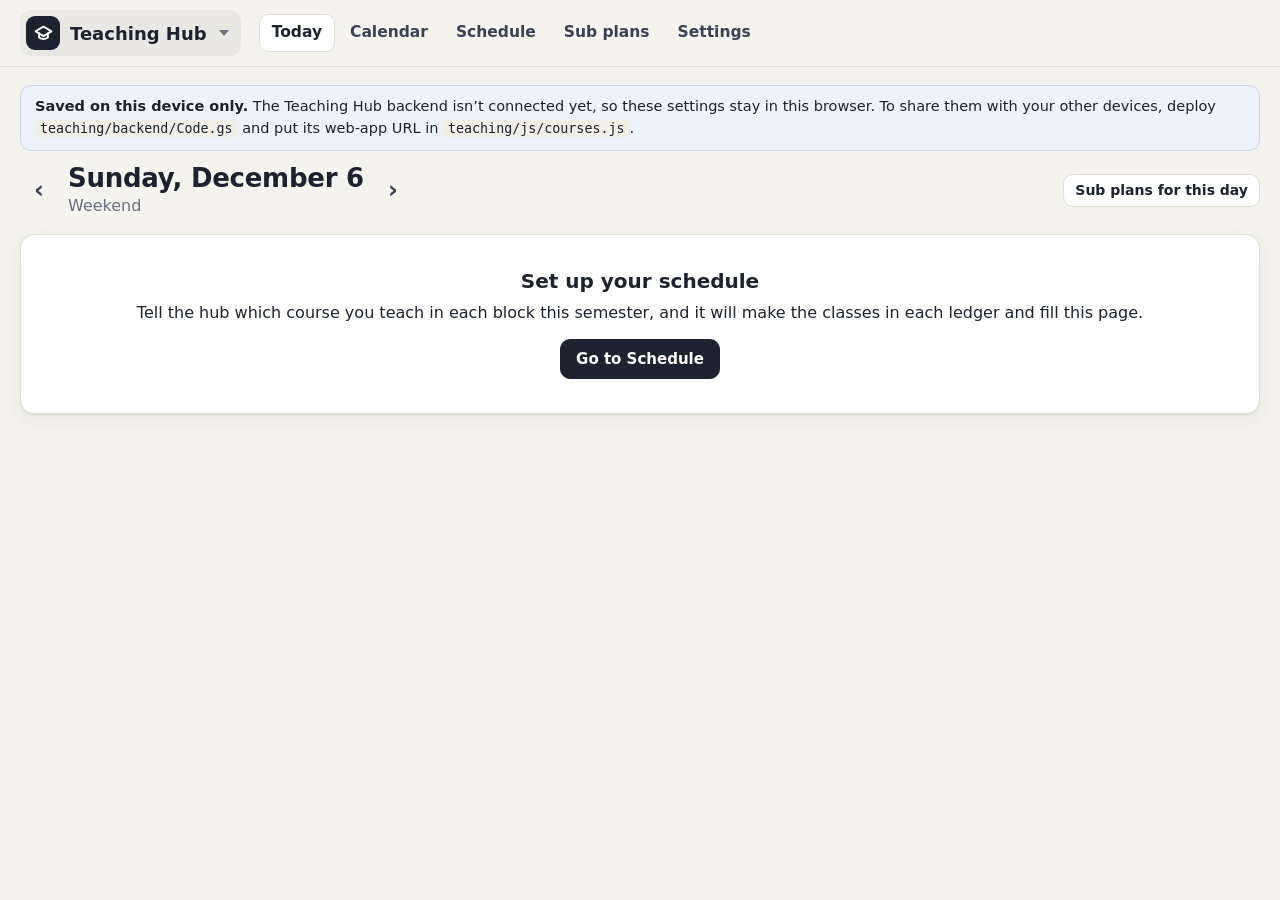
==== index.html @ cf23ddba "Teaching Hub: universal settings, schedule, universal calendar, sub plans, universal bookmark Bell t" ====
<!doctype html>
<html lang="en">
<head>
<meta charset="utf-8">
<meta name="viewport" content="width=device-width, initial-scale=1">
<title>Teaching Hub</title>
<meta name="description" content="Mr. Cathcart's Teaching Hub: every class on one calendar, the semester schedule, bell times, days off and sub plans.">
<meta name="robots" content="noindex">
<meta name="theme-color" content="#f5f3ee">
<link rel="icon" href="data:image/svg+xml,%3Csvg xmlns='http://www.w3.org/2000/svg' viewBox='0 0 64 64'%3E%3Crect width='64' height='64' rx='14' fill='%231c2230'/%3E%3Cpath d='M10 26 32 13l22 13-22 13z' fill='none' stroke='white' stroke-width='5' stroke-linejoin='round'/%3E%3Cpath d='M20 33v11c7 5 17 5 24 0V33' fill='none' stroke='white' stroke-width='5' stroke-linejoin='round'/%3E%3C/svg%3E">
<link rel="apple-touch-icon" href="assets/icon.png">
<link rel="stylesheet" href="assets/hub.css">
<script src="js/courses.js"></script>
</head>
<body>
<header id="topbar" class="topbar"></header>
<main id="view" class="view"><div class="loading">Loading…</div></main>
<script src="js/hub.js"></script>
<script src="js/ucal.js"></script>
<script src="js/subplan.js"></script>
</body>
</html>
---- assets/hub.css ----
/* Teaching Hub — the same look as the Teacher Ledgers (warm paper, ink, rounded cards) */
:root {
  --bg: #f5f3ee; --card: #ffffff; --ink: #1c2230; --ink2: #3a4254; --muted: #6a7182; --line: #e2ded4; --line2: #ece9e1;
  --brand: #1c2230; --accent: #2b55a0; --good: #2f7d4f; --good-bg: #e9f6ef; --bad: #b4403a; --bad-bg: #fcefee; --warn-bg: #fff6e3; --warn-line: #f0c46a;
  --radius: 14px; --shadow: 0 1px 2px rgba(20, 24, 33, .06), 0 6px 20px rgba(20, 24, 33, .06);
  --font: system-ui, -apple-system, "Segoe UI", Roboto, "Helvetica Neue", Arial, sans-serif;
}
* { box-sizing: border-box; }
[hidden] { display: none !important; }
html { -webkit-text-size-adjust: 100%; }
body { margin: 0; background: var(--bg); color: var(--ink); font: 16px/1.5 var(--font); }
a { color: var(--accent); }
button, input, select, textarea { font: inherit; color: inherit; }
h1, h2, h3 { margin: 0; line-height: 1.2; }
h1 { font-size: 26px; letter-spacing: -.01em; }
h2 { font-size: 20px; }
h3 { font-size: 17px; margin-bottom: 6px; }
.muted { color: var(--muted); }
.small { font-size: 14px; }
.good-t { color: var(--good); }
.bad-t { color: var(--bad); }
.loading { padding: 70px 16px; text-align: center; color: var(--muted); }
code { background: #f1eee6; padding: 1px 5px; border-radius: 4px; font-size: .92em; }
.bridge-frame { position: absolute; width: 1px; height: 1px; border: 0; left: -9999px; top: 0; visibility: hidden; }

/* buttons and fields */
.btn { display: inline-flex; align-items: center; justify-content: center; gap: 6px; border: 1px solid var(--line); background: #fff; color: var(--ink); padding: 8px 15px; border-radius: 10px; cursor: pointer; font-weight: 600; font-size: 15px; text-decoration: none; white-space: nowrap; }
.btn:hover { border-color: #cfc9bb; background: #fbfaf7; }
.btn:focus-visible, .tab:focus-visible, .uchip:focus-visible, .lg:focus-visible { outline: 3px solid rgba(43, 85, 160, .35); outline-offset: 2px; }
.btn-primary { background: var(--brand); border-color: var(--brand); color: #fff; }
.btn-primary:hover { background: #2a3245; border-color: #2a3245; }
.btn-ghost { background: transparent; border-color: transparent; color: var(--ink2); }
.btn-ghost:hover { background: rgba(0, 0, 0, .05); border-color: transparent; }
.btn-small { padding: 5px 11px; font-size: 14px; }
.btn-icon { width: 38px; height: 38px; padding: 0; font-size: 24px; line-height: 1; border-radius: 50%; }
.btn-block { width: 100%; margin-top: 12px; padding: 12px; }
.btn[disabled] { opacity: .5; cursor: default; }
.field { width: 100%; padding: 8px 11px; border: 1px solid var(--line); border-radius: 9px; background: #fff; min-height: 38px; }
.field:focus { outline: none; border-color: #9aa3b5; box-shadow: 0 0 0 3px rgba(43, 85, 160, .14); }
textarea.field { resize: vertical; line-height: 1.45; }
.tag { display: inline-block; padding: 1px 9px; border-radius: 999px; background: #eef0f4; color: var(--ink2); font-size: 12.5px; font-weight: 700; }
.tag.good { background: var(--good-bg); color: var(--good); }
.notice { margin: 0 0 12px; padding: 10px 14px; border-radius: 11px; background: #edf2fb; border: 1px solid #c9d6ee; font-size: 14.5px; }
.notice.bad { background: var(--bad-bg); border-color: #e7a19c; }
.notice.warn { background: var(--warn-bg); border-color: var(--warn-line); }
.notice .btn { margin-left: 6px; }
.flash { margin-top: 10px; padding: 8px 12px; border-radius: 9px; background: var(--good-bg); color: #1e5a38; font-size: 14px; }
.flash.bad { background: var(--bad-bg); color: #8a2e29; }

/* top bar */
.topbar { position: sticky; top: 0; z-index: 30; display: flex; align-items: center; gap: 18px; flex-wrap: wrap; padding: 10px 20px; background: rgba(245, 243, 238, .93); backdrop-filter: blur(8px); -webkit-backdrop-filter: blur(8px); border-bottom: 1px solid var(--line); }
.brand { display: flex; align-items: center; gap: 10px; color: var(--ink); font-weight: 700; white-space: nowrap; }
.brand-btn { border: 0; background: rgba(28, 34, 48, .05); padding: 6px 12px 6px 6px; border-radius: 12px; cursor: pointer; font-size: 18px; }
.brand-btn:hover { background: rgba(28, 34, 48, .09); }
.brand-mark { display: inline-grid; place-items: center; width: 34px; height: 34px; border-radius: 9px; background: var(--brand); color: #fff; }
.hub-mark svg { width: 21px; height: 21px; }
.brand-caret { width: 0; height: 0; border-left: 5px solid transparent; border-right: 5px solid transparent; border-top: 6px solid var(--muted); margin-left: 2px; }
.tabs { display: flex; gap: 2px; flex-wrap: wrap; }
.tab { padding: 7px 13px; border-radius: 9px; color: var(--ink2); text-decoration: none; font-weight: 600; font-size: 15.5px; }
.tab:hover { background: rgba(28, 34, 48, .06); }
.tab.on { background: #fff; color: var(--ink); box-shadow: inset 0 0 0 1px var(--line); }

.view { max-width: 1320px; margin: 0 auto; padding: 18px 20px 60px; }
.panel { background: var(--card); border: 1px solid var(--line); border-radius: var(--radius); box-shadow: var(--shadow); padding: 16px 18px; margin-bottom: 14px; }
.panel.empty { text-align: center; padding: 34px 20px; }
.panel.empty p { margin: 8px 0 14px; }
.page-h { margin: 4px 0 16px; }
.page-h p { margin: 6px 0 0; max-width: 820px; }
.linkrow { display: flex; gap: 8px; align-items: center; }
.linkrow .field { flex: 1; min-width: 0; }
.cmark { flex: none; display: inline-grid; place-items: center; width: 30px; height: 30px; border-radius: 8px; color: #fff; font-weight: 800; font-size: 12px; }
.cmark.sm { width: 22px; height: 22px; border-radius: 6px; font-size: 10px; }
.cmark.tsw-robot svg { width: 100%; height: 100%; display: block; border-radius: inherit; }
.blk { display: inline-grid; place-items: center; min-width: 24px; height: 22px; padding: 0 6px; border-radius: 6px; background: #eef0f4; color: var(--ink2); font-weight: 800; font-size: 12.5px; }
.blk.big { min-width: 36px; height: 36px; font-size: 17px; border-radius: 9px; }

/* sign-in */
.signin-card { max-width: 420px; margin: 60px auto; background: #fff; border: 1px solid var(--line); border-radius: 18px; padding: 28px; box-shadow: var(--shadow); text-align: center; }
.signin-card h1 { margin: 12px 0 8px; }
.signin-card .field { margin-top: 12px; }
.signin-mark { display: inline-grid; place-items: center; width: 54px; height: 54px; border-radius: 14px; background: var(--brand); color: #fff; }
.signin-mark svg { width: 32px; height: 32px; }

/* a lesson / mission / test chip, coloured by unit (--uc) */
.uchip { display: flex; flex-direction: column; min-width: 0; padding: 3px 7px 3px 8px; border-radius: 7px; background: var(--ucl); border-left: 3px solid var(--uc); color: var(--ucd); font-size: 12.5px; line-height: 1.25; cursor: pointer; user-select: none; -webkit-user-select: none; touch-action: none; }
.uchip b { font-weight: 750; white-space: nowrap; overflow: hidden; text-overflow: ellipsis; }
.uchip span { white-space: nowrap; overflow: hidden; text-overflow: ellipsis; opacity: .9; }
.uchip i { font-style: normal; font-size: 11.5px; opacity: .8; }
.uchip.kind-test, .uchip.kind-exam { background: var(--uc); color: #fff; border-left-color: var(--ucd); }
.uchip.kind-event { background: #f3efe6; border-left-color: #a99a7c; color: #4a4234; font-style: italic; }
.uchip.big { font-size: 15px; padding: 7px 12px; border-left-width: 4px; border-radius: 9px; cursor: default; }
.uchip.sm { display: inline-flex; flex-direction: row; gap: 6px; }
.uchip.dragging { opacity: .35; }
.uchip.ghost { position: fixed; z-index: 2000; pointer-events: none; max-width: 230px; box-shadow: 0 10px 28px rgba(0, 0, 0, .22); transform: rotate(-2deg); }
body.dragging-chip { cursor: grabbing; }

/* Today */
.day-head { display: flex; align-items: center; gap: 10px; flex-wrap: wrap; margin: 2px 0 16px; }
.day-title { min-width: 0; }
.day-acts { margin-left: auto; display: flex; gap: 8px; }
.today-list { display: grid; gap: 10px; max-width: 980px; }
.period { display: grid; grid-template-columns: 92px 1fr auto; gap: 16px; align-items: start; background: #fff; border: 1px solid var(--line); border-left: 5px solid var(--cc, #c9c4b8); border-radius: var(--radius); padding: 14px 16px; box-shadow: var(--shadow); }
.period.prep { background: transparent; box-shadow: none; border-style: dashed; border-left-style: solid; padding: 10px 16px; }
.period.now { box-shadow: 0 0 0 3px rgba(43, 85, 160, .22), var(--shadow); }
.p-time { display: grid; line-height: 1.2; }
.p-time b { font-size: 17px; }
.p-time span { color: var(--muted); font-size: 14px; }
.p-time em { margin-top: 6px; font-style: normal; font-size: 12px; font-weight: 800; color: #fff; background: var(--accent); border-radius: 999px; padding: 1px 8px; justify-self: start; }
.p-h { display: flex; align-items: center; gap: 9px; flex-wrap: wrap; font-size: 16.5px; }
.p-items { display: grid; gap: 8px; margin-top: 9px; }
.p-item { display: flex; align-items: center; gap: 10px; flex-wrap: wrap; }
.p-item .uchip.big { max-width: 560px; }
.p-links { display: flex; gap: 6px; }
.p-ledger { align-self: center; }
.gap { color: var(--muted); font-size: 13.5px; padding: 0 0 0 108px; }
.tip { margin-top: 22px; max-width: 980px; }
.tip p { margin: 0 0 10px; }

/* Schedule */
.sems { display: grid; gap: 14px; max-width: 1100px; }
.sem.draft { border-style: dashed; }
.sem.current { border-color: #b9c8e6; }
.sem-h { display: flex; align-items: center; gap: 8px; flex-wrap: wrap; margin-bottom: 12px; }
.sem-h .field { width: auto; }
.sem-name { font-weight: 700; font-size: 17px; max-width: 220px; }
.sem-del { margin-left: auto; }
.blocks { display: grid; gap: 8px; }
.brow { display: grid; grid-template-columns: 40px minmax(170px, 260px) 1fr; gap: 10px; align-items: center; }
.bclass { display: flex; gap: 8px; align-items: center; flex-wrap: wrap; min-width: 0; }
.bclass .field { width: auto; min-width: 0; flex: 1 1 180px; }
.bclass .field.code { flex: 0 1 120px; font-family: ui-monospace, SFMono-Regular, Menlo, monospace; font-size: 14px; }
.sem-acts { display: flex; gap: 10px; align-items: center; flex-wrap: wrap; }
.save-log { flex-basis: 100%; }

/* Settings */
.bell-panel { max-width: 920px; }
.set-cols { display: grid; grid-template-columns: minmax(0, 1fr) minmax(0, 1fr); gap: 14px; align-items: start; }
.set-col { min-width: 0; }
.tbl-wrap { overflow-x: auto; }
.tbl { border-collapse: collapse; width: 100%; font-size: 14.5px; }
.tbl th { text-align: left; font-size: 13px; color: var(--muted); padding: 6px 6px; border-bottom: 1px solid var(--line); vertical-align: bottom; }
.tbl td { padding: 6px; border-bottom: 1px solid var(--line2); }
.th-sub { font-weight: 500; font-size: 12px; }
.bell-cell { white-space: nowrap; }
.bell-t { width: auto; min-width: 0; padding: 5px 6px; min-height: 34px; font-size: 14px; }
.bell-to { margin: 0 3px; color: var(--muted); }
.row-acts { display: flex; gap: 8px; margin-top: 12px; flex-wrap: wrap; }
.off-add { display: flex; gap: 8px; align-items: center; flex-wrap: wrap; margin: 6px 0 12px; }
.off-add .field { width: auto; }
.off-list { display: grid; gap: 8px; margin-bottom: 8px; }
.off-mh { font-weight: 700; font-size: 13.5px; color: var(--ink2); margin-bottom: 4px; }
.off-chips { display: flex; gap: 6px; flex-wrap: wrap; }
.off-chip { display: inline-flex; align-items: center; gap: 2px; padding: 2px 4px 2px 10px; border-radius: 999px; background: #f1eee6; font-size: 13.5px; }
.off-x { border: 0; background: none; cursor: pointer; width: 24px; height: 24px; border-radius: 50%; color: var(--muted); font-size: 16px; line-height: 1; padding: 0; }
.off-x:hover { background: #e3ded2; color: var(--ink); }
.course-row { display: grid; grid-template-columns: auto 1fr; gap: 4px 12px; align-items: center; padding: 10px 0; border-top: 1px solid var(--line2); }
.course-row .tsw-robot, .course-row .cmark { width: 34px; height: 34px; }
.cr-t { display: grid; line-height: 1.25; }
.cr-form { grid-column: 2; display: flex; gap: 8px; align-items: center; }
.cr-form:empty { display: none; }
.cr-form .field { width: auto; flex: 1; }
.fld { display: grid; gap: 4px; margin: 10px 0; font-size: 14px; color: var(--ink2); font-weight: 600; }
.fld .field { font-weight: 400; font-size: 15px; }

/* the universal calendar */
.ucal-bar { display: flex; align-items: center; gap: 12px; flex-wrap: wrap; margin: 2px 0 10px; }
.ucal-bar .sem-pick { width: auto; }
.ucal-tools { margin-left: auto; display: flex; gap: 8px; }
.ucal-legend { display: flex; gap: 6px; flex-wrap: wrap; align-items: center; margin-bottom: 10px; }
.lg { display: inline-flex; align-items: center; gap: 7px; border: 1px solid var(--line); background: #fff; border-radius: 999px; padding: 3px 12px 3px 4px; font-size: 14px; cursor: pointer; }
.lg.off { opacity: .45; background: transparent; }
.lg .blk { height: 22px; border-radius: 999px; }
.ucal-notes .notice { padding: 8px 12px; }
.tray { display: flex; gap: 6px; align-items: center; flex-wrap: wrap; margin: 0 0 10px; }
.tray .uchip { flex: none; }
.ucal-msg { min-height: 22px; font-size: 14px; color: var(--ink2); margin-bottom: 6px; }
.ucal { position: relative; max-height: calc(100vh - var(--toph, 64px) - 150px); min-height: 420px; overflow: auto; background: #fff; border: 1px solid var(--line); border-radius: var(--radius); box-shadow: var(--shadow); overscroll-behavior: contain; }
.ucal-hd { position: sticky; top: 0; z-index: 5; background: rgba(255, 255, 255, .96); backdrop-filter: blur(6px); -webkit-backdrop-filter: blur(6px); border-bottom: 1px solid var(--line); display: grid; grid-template-columns: 1fr auto; align-items: center; padding: 8px 12px 0; min-width: 820px; }
.ucal-month { font-weight: 800; font-size: 19px; }
.ucal-wd, .uw { display: grid; grid-template-columns: 0.42fr repeat(5, 1fr) 0.42fr; grid-column: 1 / -1; }
.ucal-wd div { padding: 6px 8px 5px; font-size: 12.5px; font-weight: 700; color: var(--muted); }
.ucal-weeks { min-width: 820px; }
.uw { border-bottom: 1px solid var(--line2); }
.ud { min-width: 0; min-height: 96px; padding: 5px 5px 7px; border-left: 1px solid var(--line2); display: flex; flex-direction: column; gap: 3px; }
.ud:first-child { border-left: 0; }
.ud.we { background: #f6f5f1; }
.ud.first { box-shadow: inset 0 3px 0 #c9c4b8; }
.ud.outside { background: #fbfaf7; }
.ud.outside .ub { opacity: .55; }
.ud.past:not(.today) .ud-n { color: var(--muted); }
.ud.today { background: #f2f6fd; }
.ud.today .ud-n { background: var(--accent); color: #fff; border-radius: 999px; padding: 0 7px; }
.ud.off { background: repeating-linear-gradient(-45deg, #f7f5f0, #f7f5f0 6px, #f1eee6 6px, #f1eee6 12px); }
.ud.drop { background: #e6eefb; box-shadow: inset 0 0 0 2px var(--accent); }
.ud.flash { animation: flashday 2.4s ease-out; }
@keyframes flashday { 0%, 40% { background: #fdf3cf; } 100% { background: inherit; } }
.ud-h { display: flex; align-items: center; justify-content: space-between; gap: 4px; margin-bottom: 1px; }
.ud-n { font-weight: 700; font-size: 13.5px; }
.ud-t { font-size: 11px; font-weight: 700; color: var(--muted); }
.ud-off { color: var(--muted); font-size: 13px; font-weight: 600; padding: 4px 2px; }
.ub { display: grid; grid-template-columns: 18px 1fr; gap: 4px; align-items: start; }
.ub-b { display: grid; place-items: center; height: 18px; margin-top: 2px; border-radius: 5px; background: var(--cc, #c9c4b8); color: #fff; font-size: 10.5px; font-weight: 800; }
.ub.prep .ub-b { background: #e3e0d8; color: var(--muted); }
.ub-p { color: var(--muted); font-size: 12px; line-height: 22px; }
.ub-c { display: grid; gap: 2px; min-width: 0; }
.ub-none { color: #b5b0a3; font-size: 12px; line-height: 22px; }
.offmode .ud:not(.we) { cursor: pointer; }
.offmode .ud:not(.we):hover { box-shadow: inset 0 0 0 2px #c9c4b8; }
.upop { position: fixed; z-index: 1500; width: min(360px, calc(100vw - 16px)); background: #fff; border: 1px solid var(--line); border-radius: 14px; box-shadow: 0 16px 40px rgba(28, 34, 48, .2); padding: 12px 14px; }
.upop-h { display: flex; gap: 10px; align-items: flex-start; }
.upop-h > div { display: grid; line-height: 1.3; }
.upop-acts { display: flex; gap: 6px; flex-wrap: wrap; margin-top: 10px; }
.upop p { margin: 8px 0 0; }

/* Sub plans */
.sub-h { display: flex; align-items: center; gap: 12px; flex-wrap: wrap; margin-bottom: 4px; }
.sub-h .btn-primary { margin-left: auto; }
.sub-pick { display: flex; align-items: center; gap: 4px; }
.sub-pick .field { width: auto; }
.sub-date { margin: 0 0 14px; }
.sub-sections { display: grid; gap: 12px; max-width: 980px; }
.sub-sec-h { display: flex; align-items: center; justify-content: space-between; gap: 10px; }
.sub-sec p { margin: 0 0 6px; }
.sub-ta { min-height: 80px; font-size: 14.5px; overflow: hidden; }

@media (max-width: 960px) {
  .set-cols { grid-template-columns: 1fr; }
  .period { grid-template-columns: 74px 1fr; }
  .p-ledger { grid-column: 2; justify-self: start; }
  .gap { padding-left: 90px; }
}
@media (max-width: 640px) {
  .topbar { padding: 8px 12px; gap: 8px; }
  .view { padding: 14px 12px 50px; }
  .brow { grid-template-columns: 36px 1fr; }
  .brow .bclass { grid-column: 1 / -1; }
  .ucal-tools { margin-left: 0; }
  .day-acts { margin-left: 0; }
}
@media (prefers-reduced-motion: reduce) { .ud.flash { animation: none; } }
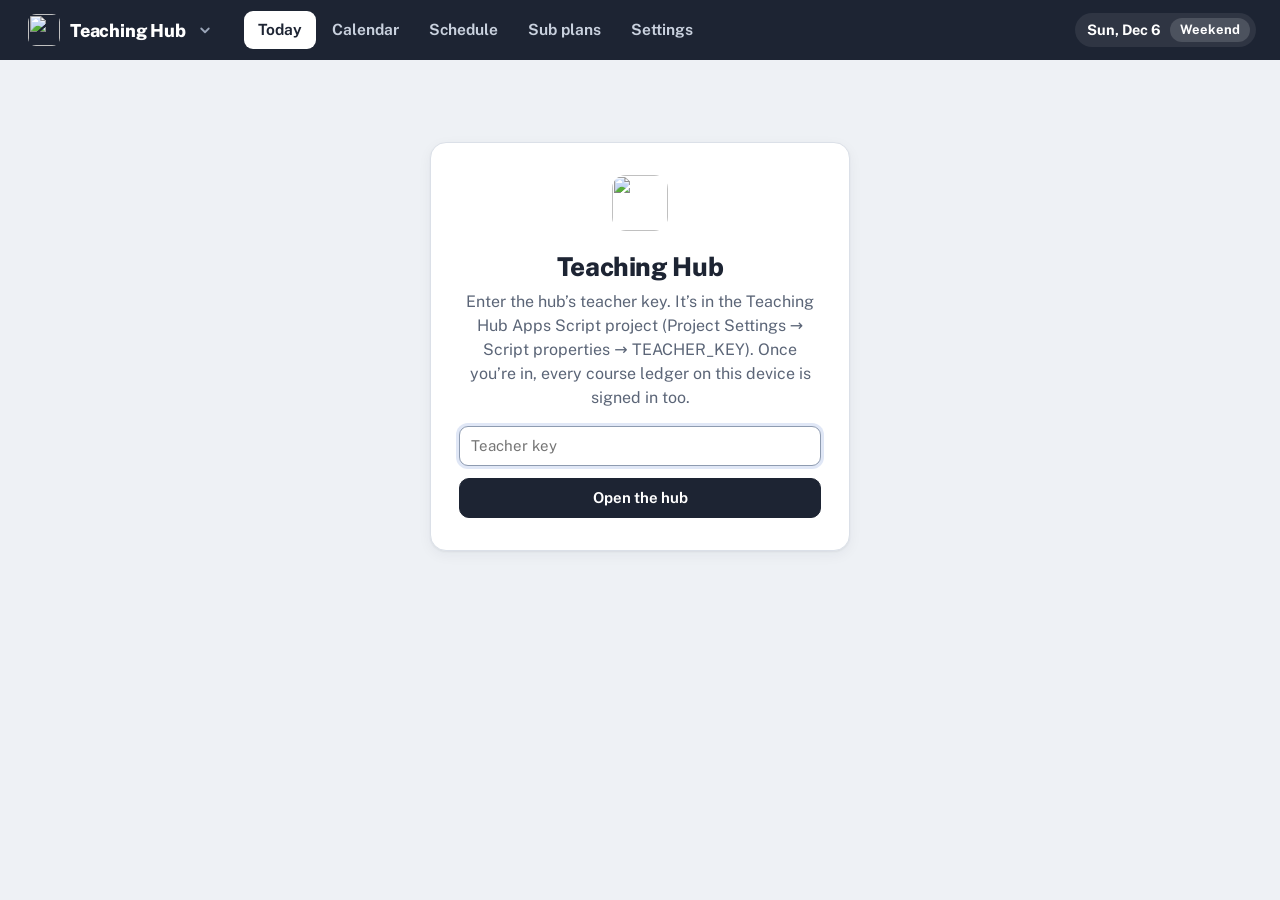
==== commit fdb4d62b: "Hub redesign: timeline Today, settings menu, calendar month features, new sub plans and icon - New l" ====
--- a/index.html
+++ b/index.html
@@ -6,9 +6,13 @@
 <title>Teaching Hub</title>
 <meta name="description" content="Mr. Cathcart's Teaching Hub: every class on one calendar, the semester schedule, bell times, days off and sub plans.">
 <meta name="robots" content="noindex">
-<meta name="theme-color" content="#f5f3ee">
-<link rel="icon" href="data:image/svg+xml,%3Csvg xmlns='http://www.w3.org/2000/svg' viewBox='0 0 64 64'%3E%3Crect width='64' height='64' rx='14' fill='%231c2230'/%3E%3Cpath d='M10 26 32 13l22 13-22 13z' fill='none' stroke='white' stroke-width='5' stroke-linejoin='round'/%3E%3Cpath d='M20 33v11c7 5 17 5 24 0V33' fill='none' stroke='white' stroke-width='5' stroke-linejoin='round'/%3E%3C/svg%3E">
+<meta name="theme-color" content="#1d2433">
+<link rel="icon" type="image/svg+xml" href="assets/icon.svg">
+<link rel="icon" type="image/png" sizes="192x192" href="assets/icon-192.png">
 <link rel="apple-touch-icon" href="assets/icon.png">
+<link rel="manifest" href="manifest.webmanifest">
+<meta name="apple-mobile-web-app-title" content="Teaching Hub">
+<link rel="preload" href="assets/fonts/public-sans-latin-wght-normal.woff2" as="font" type="font/woff2" crossorigin>
 <link rel="stylesheet" href="assets/hub.css">
 <script src="js/courses.js"></script>
 </head>
--- a/assets/hub.css
+++ b/assets/hub.css
@@ -1,240 +1,399 @@
-/* Teaching Hub — the same look as the Teacher Ledgers (warm paper, ink, rounded cards) */
+/* Teaching Hub
+ * The hub sits above the course ledgers, so it has its own look: a graphite header, cool paper, course colours as the
+ * only strong colours, and one accent — highlighter yellow — used only to mark now and today.
+ * Type: Public Sans (self-hosted, assets/fonts), with tabular figures for times. */
+@font-face { font-family: 'Public Sans'; font-style: normal; font-display: swap; font-weight: 100 900; src: url(fonts/public-sans-latin-wght-normal.woff2) format('woff2'); unicode-range: U+0000-00FF, U+0131, U+0152-0153, U+02BB-02BC, U+02C6, U+02DA, U+02DC, U+0304, U+0308, U+0329, U+2000-206F, U+20AC, U+2122, U+2191, U+2193, U+2212, U+2215, U+FEFF, U+FFFD; }
+@font-face { font-family: 'Public Sans'; font-style: normal; font-display: swap; font-weight: 100 900; src: url(fonts/public-sans-latin-ext-wght-normal.woff2) format('woff2'); unicode-range: U+0100-02BA, U+02BD-02C5, U+02C7-02CC, U+02CE-02D7, U+02DD-02FF, U+0304, U+0308, U+0329, U+1D00-1DBF, U+1E00-1E9F, U+1EF2-1EFF, U+2020, U+20A0-20AB, U+20AD-20C0, U+2113, U+2C60-2C7F, U+A720-A7FF; }
 :root {
-  --bg: #f5f3ee; --card: #ffffff; --ink: #1c2230; --ink2: #3a4254; --muted: #6a7182; --line: #e2ded4; --line2: #ece9e1;
-  --brand: #1c2230; --accent: #2b55a0; --good: #2f7d4f; --good-bg: #e9f6ef; --bad: #b4403a; --bad-bg: #fcefee; --warn-bg: #fff6e3; --warn-line: #f0c46a;
-  --radius: 14px; --shadow: 0 1px 2px rgba(20, 24, 33, .06), 0 6px 20px rgba(20, 24, 33, .06);
-  --font: system-ui, -apple-system, "Segoe UI", Roboto, "Helvetica Neue", Arial, sans-serif;
+  --graphite: #1d2433; --graphite-2: #2a3346; --ink: #1d2433; --ink-2: #3c4558; --muted: #5b6577; --faint: #8a93a3;
+  --paper: #eef1f5; --surface: #ffffff; --line: #dbe0e8; --line-2: #e8ecf1;
+  --mark: #f7d046; --mark-soft: #fbf3c8; --mark-ink: #6b5300;
+  --accent: #2f5fc4; --good: #22774a; --good-bg: #e6f4ec; --bad: #b3372f; --bad-bg: #fbecea; --warn-bg: #fdf6dc; --warn-line: #ecd27a;
+  --r-sm: 8px; --r: 12px; --r-lg: 16px;
+  --font: 'Public Sans', system-ui, -apple-system, 'Segoe UI', Roboto, sans-serif;
+  --lift: 0 1px 2px rgba(29, 36, 51, .06), 0 4px 14px rgba(29, 36, 51, .05);
 }
 * { box-sizing: border-box; }
 [hidden] { display: none !important; }
 html { -webkit-text-size-adjust: 100%; }
-body { margin: 0; background: var(--bg); color: var(--ink); font: 16px/1.5 var(--font); }
-a { color: var(--accent); }
+body { margin: 0; background: var(--paper); color: var(--ink); font: 16px/1.5 var(--font); font-feature-settings: 'tnum' 0; }
+a { color: var(--accent); text-underline-offset: 2px; }
 button, input, select, textarea { font: inherit; color: inherit; }
-h1, h2, h3 { margin: 0; line-height: 1.2; }
-h1 { font-size: 26px; letter-spacing: -.01em; }
-h2 { font-size: 20px; }
-h3 { font-size: 17px; margin-bottom: 6px; }
-.muted { color: var(--muted); }
-.small { font-size: 14px; }
+h1, h2, h3, p { margin: 0; }
+h1 { font-size: 30px; line-height: 1.15; font-weight: 800; letter-spacing: -.015em; }
+h2 { font-size: 21px; line-height: 1.25; font-weight: 800; letter-spacing: -.01em; }
+h3 { font-size: 17px; line-height: 1.3; font-weight: 700; }
+.note { color: var(--muted); font-size: 14.5px; }
 .good-t { color: var(--good); }
 .bad-t { color: var(--bad); }
-.loading { padding: 70px 16px; text-align: center; color: var(--muted); }
-code { background: #f1eee6; padding: 1px 5px; border-radius: 4px; font-size: .92em; }
+.loading { padding: 64px 16px; text-align: center; color: var(--muted); }
+code { background: #e4e8ee; padding: 1px 5px; border-radius: 4px; font-size: .9em; }
 .bridge-frame { position: absolute; width: 1px; height: 1px; border: 0; left: -9999px; top: 0; visibility: hidden; }
-
-/* buttons and fields */
-.btn { display: inline-flex; align-items: center; justify-content: center; gap: 6px; border: 1px solid var(--line); background: #fff; color: var(--ink); padding: 8px 15px; border-radius: 10px; cursor: pointer; font-weight: 600; font-size: 15px; text-decoration: none; white-space: nowrap; }
-.btn:hover { border-color: #cfc9bb; background: #fbfaf7; }
-.btn:focus-visible, .tab:focus-visible, .uchip:focus-visible, .lg:focus-visible { outline: 3px solid rgba(43, 85, 160, .35); outline-offset: 2px; }
-.btn-primary { background: var(--brand); border-color: var(--brand); color: #fff; }
-.btn-primary:hover { background: #2a3245; border-color: #2a3245; }
-.btn-ghost { background: transparent; border-color: transparent; color: var(--ink2); }
-.btn-ghost:hover { background: rgba(0, 0, 0, .05); border-color: transparent; }
-.btn-small { padding: 5px 11px; font-size: 14px; }
-.btn-icon { width: 38px; height: 38px; padding: 0; font-size: 24px; line-height: 1; border-radius: 50%; }
-.btn-block { width: 100%; margin-top: 12px; padding: 12px; }
-.btn[disabled] { opacity: .5; cursor: default; }
-.field { width: 100%; padding: 8px 11px; border: 1px solid var(--line); border-radius: 9px; background: #fff; min-height: 38px; }
-.field:focus { outline: none; border-color: #9aa3b5; box-shadow: 0 0 0 3px rgba(43, 85, 160, .14); }
+:focus-visible { outline: 3px solid rgba(47, 95, 196, .45); outline-offset: 2px; }
+
+/* ---------- controls ---------- */
+.btn { display: inline-flex; align-items: center; justify-content: center; gap: 7px; min-height: 40px; padding: 8px 16px; border: 1px solid var(--line); border-radius: 10px; background: var(--surface); color: var(--ink); font-weight: 650; font-size: 15px; line-height: 1.2; text-decoration: none; white-space: nowrap; cursor: pointer; }
+.btn:hover { border-color: #b7c0cd; }
+.btn:active { transform: translateY(1px); }
+.btn svg { width: 18px; height: 18px; fill: none; stroke: currentColor; stroke-width: 2.2; stroke-linecap: round; stroke-linejoin: round; }
+.btn-primary { background: var(--graphite); border-color: var(--graphite); color: #fff; }
+.btn-primary:hover { background: var(--graphite-2); border-color: var(--graphite-2); }
+.btn-ghost { background: transparent; border-color: transparent; color: var(--ink-2); }
+.btn-ghost:hover { background: rgba(29, 36, 51, .06); border-color: transparent; }
+.btn-small { min-height: 32px; padding: 5px 11px; font-size: 14px; border-radius: 8px; }
+.btn-block { width: 100%; }
+.btn[disabled] { opacity: .45; cursor: default; transform: none; }
+.btn-icon { width: 40px; height: 40px; padding: 0; display: inline-grid; place-items: center; border: 1px solid var(--line); border-radius: 50%; background: var(--surface); color: var(--ink); cursor: pointer; }
+.btn-icon:hover { border-color: #b7c0cd; }
+.btn-icon svg { width: 18px; height: 18px; fill: none; stroke: currentColor; stroke-width: 2.4; stroke-linecap: round; stroke-linejoin: round; }
+.btn-today { height: 40px; padding: 0 16px; border: 1px solid var(--line); border-radius: 999px; background: var(--surface); font-weight: 700; font-size: 14.5px; cursor: pointer; }
+.btn-today:hover:not([disabled]) { border-color: #b7c0cd; }
+.btn-today[disabled] { background: var(--mark-soft); border-color: var(--warn-line); color: var(--mark-ink); cursor: default; }
+.field { width: 100%; min-height: 40px; padding: 8px 11px; border: 1px solid var(--line); border-radius: 9px; background: var(--surface); font-size: 15px; }
+.field:focus { outline: none; border-color: #8e9bb0; box-shadow: 0 0 0 3px rgba(47, 95, 196, .15); }
 textarea.field { resize: vertical; line-height: 1.45; }
-.tag { display: inline-block; padding: 1px 9px; border-radius: 999px; background: #eef0f4; color: var(--ink2); font-size: 12.5px; font-weight: 700; }
-.tag.good { background: var(--good-bg); color: var(--good); }
-.notice { margin: 0 0 12px; padding: 10px 14px; border-radius: 11px; background: #edf2fb; border: 1px solid #c9d6ee; font-size: 14.5px; }
-.notice.bad { background: var(--bad-bg); border-color: #e7a19c; }
+.textlink { display: inline-block; margin-top: 4px; font-weight: 650; font-size: 15px; }
+.blk { display: inline-grid; place-items: center; min-width: 26px; height: 24px; padding: 0 7px; border-radius: 7px; background: #e2e7ee; color: var(--ink-2); font-weight: 800; font-size: 13px; font-variant-numeric: tabular-nums; }
+.cmark { flex: none; display: inline-grid; place-items: center; width: 32px; height: 32px; border-radius: 9px; color: #fff; font-weight: 800; font-size: 12px; }
+.cmark.sm { width: 24px; height: 24px; border-radius: 7px; font-size: 10px; }
+.cmark.tsw-robot { background: none !important; }
+.cmark.tsw-robot svg { width: 100%; height: 100%; display: block; border-radius: inherit; }
+.notice { margin: 0 0 12px; padding: 10px 14px; border-radius: var(--r-sm); background: #e9effa; border: 1px solid #c8d5ee; font-size: 14.5px; }
+.notice.bad { background: var(--bad-bg); border-color: #e6aaa4; }
 .notice.warn { background: var(--warn-bg); border-color: var(--warn-line); }
-.notice .btn { margin-left: 6px; }
-.flash { margin-top: 10px; padding: 8px 12px; border-radius: 9px; background: var(--good-bg); color: #1e5a38; font-size: 14px; }
-.flash.bad { background: var(--bad-bg); color: #8a2e29; }
-
-/* top bar */
-.topbar { position: sticky; top: 0; z-index: 30; display: flex; align-items: center; gap: 18px; flex-wrap: wrap; padding: 10px 20px; background: rgba(245, 243, 238, .93); backdrop-filter: blur(8px); -webkit-backdrop-filter: blur(8px); border-bottom: 1px solid var(--line); }
-.brand { display: flex; align-items: center; gap: 10px; color: var(--ink); font-weight: 700; white-space: nowrap; }
-.brand-btn { border: 0; background: rgba(28, 34, 48, .05); padding: 6px 12px 6px 6px; border-radius: 12px; cursor: pointer; font-size: 18px; }
-.brand-btn:hover { background: rgba(28, 34, 48, .09); }
-.brand-mark { display: inline-grid; place-items: center; width: 34px; height: 34px; border-radius: 9px; background: var(--brand); color: #fff; }
-.hub-mark svg { width: 21px; height: 21px; }
-.brand-caret { width: 0; height: 0; border-left: 5px solid transparent; border-right: 5px solid transparent; border-top: 6px solid var(--muted); margin-left: 2px; }
+.notice .btn { margin-top: 6px; }
+.flash { margin-top: 12px; padding: 9px 13px; border-radius: var(--r-sm); background: var(--good-bg); color: #185c37; font-size: 14.5px; }
+.flash.bad { background: var(--bad-bg); color: #8e2a23; }
+.empty { padding: 48px 24px; border: 1.5px dashed #c6cdd8; border-radius: var(--r-lg); text-align: center; }
+.empty h2 { margin-bottom: 6px; }
+.empty p { color: var(--muted); margin: 0 auto 16px; max-width: 48ch; }
+
+/* ---------- header ---------- */
+.topbar { position: sticky; top: 0; z-index: 30; display: flex; align-items: center; gap: 20px; padding: 10px 24px; background: var(--graphite); color: #fff; }
+.brand { display: flex; align-items: center; gap: 10px; padding: 4px 10px 4px 4px; border: 0; border-radius: 11px; background: transparent; color: #fff; font-weight: 800; font-size: 18px; letter-spacing: -.01em; cursor: pointer; }
+.brand:hover { background: rgba(255, 255, 255, .08); }
+.brand img { display: block; border-radius: 8px; }
+.brand .caret { width: 18px; height: 18px; fill: none; stroke: #9aa5b8; stroke-width: 2.4; stroke-linecap: round; stroke-linejoin: round; }
 .tabs { display: flex; gap: 2px; flex-wrap: wrap; }
-.tab { padding: 7px 13px; border-radius: 9px; color: var(--ink2); text-decoration: none; font-weight: 600; font-size: 15.5px; }
-.tab:hover { background: rgba(28, 34, 48, .06); }
-.tab.on { background: #fff; color: var(--ink); box-shadow: inset 0 0 0 1px var(--line); }
-
-.view { max-width: 1320px; margin: 0 auto; padding: 18px 20px 60px; }
-.panel { background: var(--card); border: 1px solid var(--line); border-radius: var(--radius); box-shadow: var(--shadow); padding: 16px 18px; margin-bottom: 14px; }
-.panel.empty { text-align: center; padding: 34px 20px; }
-.panel.empty p { margin: 8px 0 14px; }
-.page-h { margin: 4px 0 16px; }
-.page-h p { margin: 6px 0 0; max-width: 820px; }
+.tab { padding: 7px 14px; border-radius: 9px; color: #c9d1de; text-decoration: none; font-weight: 650; font-size: 15.5px; }
+.tab:hover { color: #fff; background: rgba(255, 255, 255, .07); }
+.tab.on { color: var(--graphite); background: #fff; }
+.top-day { margin-left: auto; display: flex; align-items: center; gap: 9px; padding: 5px 6px 5px 12px; border-radius: 999px; background: rgba(255, 255, 255, .08); color: #fff; text-decoration: none; font-size: 14.5px; white-space: nowrap; }
+.top-day span { padding: 2px 10px; border-radius: 999px; background: rgba(255, 255, 255, .14); font-weight: 700; font-size: 13px; }
+.top-day.school span { background: var(--mark); color: var(--graphite); }
+.view { max-width: 1240px; margin: 0 auto; padding: 26px 24px 72px; }
+.local-note { max-width: 860px; }
+
+/* sign-in */
+.signin-card { max-width: 420px; margin: 56px auto; padding: 32px 28px; background: var(--surface); border: 1px solid var(--line); border-radius: var(--r-lg); box-shadow: var(--lift); text-align: center; }
+.signin-card h1 { margin: 14px 0 8px; font-size: 26px; }
+.signin-card p { color: var(--muted); }
+.signin-card .field { margin-top: 16px; }
+.signin-card .btn { margin-top: 12px; }
+.signin-mark { border-radius: 14px; }
+
+/* ---------- a lesson / mission / test, coloured by unit (--uc) ---------- */
+.uchip { display: flex; flex-direction: column; min-width: 0; padding: 3px 8px 4px; border-radius: 7px; background: var(--ucl); border-left: 3px solid var(--uc); color: var(--ucd); font-size: 12.5px; line-height: 1.25; cursor: pointer; user-select: none; -webkit-user-select: none; touch-action: none; }
+.uchip b { font-weight: 800; white-space: nowrap; overflow: hidden; text-overflow: ellipsis; }
+.uchip span { white-space: nowrap; overflow: hidden; text-overflow: ellipsis; }
+.uchip i { font-style: normal; font-size: 11.5px; opacity: .85; }
+.uchip.kind-test, .uchip.kind-exam { background: var(--uc); color: #fff; border-left-color: var(--ucd); }
+.uchip.kind-event { background: #f1efe9; border-left-color: #a3998a; color: #4a4437; font-style: italic; }
+.uchip.big { padding: 8px 14px 9px; border-left-width: 4px; border-radius: 10px; font-size: 15.5px; cursor: default; touch-action: auto; user-select: text; -webkit-user-select: text; }
+.uchip.big span { white-space: normal; }
+.uchip.sm { display: inline-flex; flex-direction: row; gap: 6px; }
+.uchip.dragging { opacity: .35; }
+.uchip.ghost { position: fixed; z-index: 2000; pointer-events: none; max-width: 240px; box-shadow: 0 12px 30px rgba(29, 36, 51, .25); transform: rotate(-2deg); }
+body.dragging-chip { cursor: grabbing; }
+
+/* ---------- Today ---------- */
+.today { max-width: 960px; }
+.day-bar { display: grid; grid-template-columns: auto 1fr auto; align-items: center; gap: 20px; }
+.day-nav { display: flex; align-items: center; gap: 8px; }
+.day-title { min-width: 0; }
+.day-title p { color: var(--muted); margin-top: 2px; }
+.week { display: grid; grid-template-columns: repeat(5, 1fr); gap: 8px; margin: 22px 0 26px; }
+.wk-day { position: relative; display: grid; gap: 1px; padding: 10px 14px 11px; border: 1px solid var(--line); border-radius: var(--r); background: var(--surface); color: var(--ink); text-decoration: none; }
+.wk-day:hover { border-color: #b7c0cd; }
+.wk-n { font-size: 14px; color: var(--muted); }
+.wk-n b { margin-left: 2px; font-size: 19px; font-weight: 800; color: var(--ink); font-variant-numeric: tabular-nums; }
+.wk-t { font-size: 13.5px; font-weight: 650; color: var(--ink-2); }
+.wk-day.is-off { background: transparent; border-style: dashed; }
+.wk-day.is-off .wk-t { color: var(--faint); }
+.wk-day.is-today::after { content: ''; position: absolute; left: 14px; right: 14px; bottom: 5px; height: 4px; border-radius: 3px; background: var(--mark); }
+.wk-day.is-sel { border-color: var(--graphite); box-shadow: inset 0 0 0 1px var(--graphite); }
+/* the day as a timeline: each period as tall as it is long */
+.tl { display: grid; gap: 6px; }
+.slot, .gap { position: relative; display: grid; grid-template-columns: 76px 1fr; gap: 16px; }
+.slot-time { display: grid; align-content: start; padding-top: 12px; text-align: right; font-variant-numeric: tabular-nums; line-height: 1.2; }
+.slot-time b { font-size: 19px; font-weight: 800; }
+.slot-time span { color: var(--muted); font-size: 13.5px; margin-top: 2px; }
+.slot-card { display: flex; flex-direction: column; gap: 12px; padding: 14px 18px 16px; border-radius: var(--r-lg); background: var(--surface); border: 1px solid var(--line); border-left: 6px solid var(--cc, #c4cbd6); box-shadow: var(--lift); }
+.slot.prep .slot-card { background: repeating-linear-gradient(-45deg, transparent 0 8px, rgba(29, 36, 51, .035) 8px 16px); box-shadow: none; border-style: dashed; border-left: 6px solid #c4cbd6; }
+.slot.prep .slot-h b { color: var(--muted); }
+.slot-h { display: flex; align-items: center; gap: 10px; flex-wrap: wrap; font-size: 17px; }
+.slot-h b { font-weight: 800; }
+.slot-ledger { margin-left: auto; }
+.slot-items { display: grid; gap: 10px; }
+.item { display: flex; align-items: center; gap: 12px; flex-wrap: wrap; }
+.item .uchip.big { flex: 0 1 auto; max-width: 100%; }
+.item-links { display: flex; align-items: center; gap: 8px; flex-wrap: wrap; }
+.gap { align-items: center; }
+.gap .slot-time { padding-top: 0; color: var(--muted); }
+.gap .slot-time b { font-size: 15px; font-weight: 700; color: var(--muted); }
+.gap-l { align-self: center; padding: 6px 0 6px 18px; border-left: 2px dashed #c4cbd6; color: var(--muted); font-size: 14.5px; }
+.slot.is-now .slot-card { box-shadow: 0 0 0 2px var(--mark), var(--lift); }
+/* the time now: a highlighter marker in the time column, beside the period (which gets a highlighter ring) */
+.now-line { position: absolute; left: 0; width: 86px; height: 0; z-index: 3; pointer-events: none; }
+.now-line span { position: absolute; right: 12px; top: -12px; padding: 1px 8px; border-radius: 999px; background: var(--mark); color: var(--graphite); font-size: 12.5px; font-weight: 800; font-variant-numeric: tabular-nums; white-space: nowrap; box-shadow: 0 0 0 3px var(--paper); }
+.now-line::after { content: ''; position: absolute; right: -3px; top: -6px; width: 0; height: 0; border-top: 6px solid transparent; border-bottom: 6px solid transparent; border-left: 9px solid var(--mark); }
+.gap.is-now .gap-l { border-left-color: var(--mark); color: var(--ink); }
+
+/* ---------- Schedule ---------- */
+.page-h { margin: 0 0 20px; max-width: 760px; }
+.page-h p { margin-top: 8px; color: var(--muted); }
+.sems { display: grid; gap: 18px; max-width: 1000px; }
+.sem { padding: 18px 20px 20px; background: var(--surface); border: 1px solid var(--line); border-radius: var(--r-lg); box-shadow: var(--lift); }
+.sem.draft { border-style: dashed; box-shadow: none; }
+.sem.current { border-color: #b9c5da; box-shadow: 0 0 0 1px #b9c5da, var(--lift); }
+.sem-h { display: flex; align-items: center; gap: 10px; flex-wrap: wrap; padding-bottom: 14px; margin-bottom: 6px; border-bottom: 1px solid var(--line-2); }
+.sem-h .field { width: auto; }
+.sem-h .small, .sem-h > span:not(.tag) { color: var(--muted); font-size: 14px; }
+.sem-name { font-weight: 800; font-size: 18px; max-width: 220px; }
+.sem-del { margin-left: auto; }
+.tag { display: inline-block; padding: 2px 10px; border-radius: 999px; background: #e5e9ef; color: var(--ink-2); font-size: 13px; font-weight: 700; }
+.tag.good { background: var(--mark); color: var(--graphite); }
+.blocks { display: grid; }
+.brow { display: grid; grid-template-columns: 44px minmax(180px, 250px) 1fr; gap: 12px; align-items: center; padding: 10px 0; border-bottom: 1px solid var(--line-2); }
+.brow:last-child { border-bottom: 0; }
+.blk.big { min-width: 36px; height: 36px; border-radius: 10px; font-size: 17px; }
+.bclass { display: flex; gap: 8px; align-items: center; flex-wrap: wrap; min-width: 0; }
+.bclass .field { width: auto; min-width: 0; flex: 1 1 180px; }
+.bclass .field.code { flex: 0 1 120px; font-variant-numeric: tabular-nums; }
+.bclass .small { font-size: 14px; color: var(--muted); }
+.sem-acts { display: flex; gap: 10px; align-items: center; flex-wrap: wrap; }
+.save-log { flex-basis: 100%; }
+.save-log .small { font-size: 14px; color: var(--muted); }
+
+/* ---------- Settings ---------- */
+.settings { display: grid; grid-template-columns: 220px minmax(0, 820px); gap: 40px; align-items: start; }
+.set-nav { position: sticky; top: calc(var(--toph, 60px) + 24px); display: grid; gap: 2px; }
+.set-nav h1 { margin-bottom: 8px; }
+.set-nav .set-lede { margin-bottom: 18px; }
+.set-link { padding: 8px 12px; border-radius: 9px; color: var(--ink-2); text-decoration: none; font-weight: 650; }
+.set-link:hover { background: rgba(29, 36, 51, .06); }
+.set-link.on { background: var(--surface); color: var(--ink); box-shadow: inset 3px 0 0 var(--graphite), 0 0 0 1px var(--line); }
+.set-main { display: grid; gap: 20px; }
+.set-sec { scroll-margin-top: calc(var(--toph, 60px) + 20px); padding: 22px 24px 24px; background: var(--surface); border: 1px solid var(--line); border-radius: var(--r-lg); box-shadow: var(--lift); }
+.set-sec > h2 { margin-bottom: 6px; }
+.set-lede { color: var(--muted); font-size: 15px; max-width: 64ch; }
+.set-sec > .set-lede { margin-bottom: 18px; }
+.row-acts { display: flex; gap: 10px; flex-wrap: wrap; margin-top: 18px; }
+.tbl-wrap { overflow-x: auto; }
+table.bell { border-collapse: collapse; width: 100%; font-variant-numeric: tabular-nums; }
+.bell th { text-align: left; padding: 8px 8px; font-size: 14px; font-weight: 800; color: var(--ink); border-bottom: 1px solid var(--line); vertical-align: bottom; }
+.bell thead th span { display: block; font-weight: 500; color: var(--muted); font-size: 13px; }
+.bell tbody th { width: 52px; border-bottom: 1px solid var(--line-2); }
+.bell td { padding: 8px; border-bottom: 1px solid var(--line-2); }
+.bell tr:last-child th, .bell tr:last-child td { border-bottom: 0; }
+.tpair { display: flex; align-items: center; gap: 6px; }
+.field.time { width: auto; min-width: 0; padding: 6px 7px; font-size: 14.5px; min-height: 36px; }
+.tpair .to { color: var(--faint); font-size: 13px; }
+.off-add { display: flex; gap: 12px; align-items: flex-end; flex-wrap: wrap; margin-bottom: 18px; }
+.off-add .fld { margin: 0; }
+.off-add .field { width: auto; }
+.off-list { display: grid; gap: 12px; margin-bottom: 12px; }
+.off-mh { font-weight: 800; font-size: 14.5px; margin-bottom: 6px; }
+.off-chips { display: flex; gap: 6px; flex-wrap: wrap; }
+.off-chip { display: inline-flex; align-items: center; gap: 2px; padding: 3px 4px 3px 12px; border-radius: 999px; background: #e9edf2; font-size: 14px; font-variant-numeric: tabular-nums; }
+.off-x { display: grid; place-items: center; width: 26px; height: 26px; padding: 0; border: 0; border-radius: 50%; background: none; color: var(--muted); cursor: pointer; }
+.off-x svg { width: 14px; height: 14px; fill: none; stroke: currentColor; stroke-width: 2.4; stroke-linecap: round; }
+.off-x:hover { background: #d6dce5; color: var(--ink); }
+.courses { display: grid; }
+.course-row { display: grid; grid-template-columns: auto 1fr auto; gap: 4px 14px; align-items: center; padding: 14px 0; border-top: 1px solid var(--line-2); }
+.course-row:first-child { border-top: 0; padding-top: 4px; }
+.course-row .cmark { width: 38px; height: 38px; border-radius: 10px; font-size: 13px; }
+.cr-t { display: grid; line-height: 1.3; }
+.cr-t b { font-size: 16.5px; }
+.cr-st { font-size: 14px; }
+.cr-form { display: flex; gap: 8px; align-items: center; }
+.cr-form .field { width: 220px; }
+.cr-form:has(.field) { grid-column: 2 / -1; }
+.fld { display: grid; gap: 6px; margin: 16px 0 0; font-size: 14.5px; font-weight: 700; color: var(--ink); }
+.fld .field { font-weight: 400; }
+.fld small { font-weight: 400; color: var(--muted); font-size: 13.5px; }
+.fld-row { display: grid; grid-template-columns: 1.4fr 1fr .7fr; gap: 14px; }
+.fld-row .fld { margin-top: 0; }
+.check { display: flex; align-items: center; gap: 10px; margin-top: 16px; font-weight: 650; font-size: 15px; cursor: pointer; }
+.check input { width: 18px; height: 18px; accent-color: var(--graphite); }
 .linkrow { display: flex; gap: 8px; align-items: center; }
 .linkrow .field { flex: 1; min-width: 0; }
-.cmark { flex: none; display: inline-grid; place-items: center; width: 30px; height: 30px; border-radius: 8px; color: #fff; font-weight: 800; font-size: 12px; }
-.cmark.sm { width: 22px; height: 22px; border-radius: 6px; font-size: 10px; }
-.cmark.tsw-robot svg { width: 100%; height: 100%; display: block; border-radius: inherit; }
-.blk { display: inline-grid; place-items: center; min-width: 24px; height: 22px; padding: 0 6px; border-radius: 6px; background: #eef0f4; color: var(--ink2); font-weight: 800; font-size: 12.5px; }
-.blk.big { min-width: 36px; height: 36px; font-size: 17px; border-radius: 9px; }
-
-/* sign-in */
-.signin-card { max-width: 420px; margin: 60px auto; background: #fff; border: 1px solid var(--line); border-radius: 18px; padding: 28px; box-shadow: var(--shadow); text-align: center; }
-.signin-card h1 { margin: 12px 0 8px; }
-.signin-card .field { margin-top: 12px; }
-.signin-mark { display: inline-grid; place-items: center; width: 54px; height: 54px; border-radius: 14px; background: var(--brand); color: #fff; }
-.signin-mark svg { width: 32px; height: 32px; }
-
-/* a lesson / mission / test chip, coloured by unit (--uc) */
-.uchip { display: flex; flex-direction: column; min-width: 0; padding: 3px 7px 3px 8px; border-radius: 7px; background: var(--ucl); border-left: 3px solid var(--uc); color: var(--ucd); font-size: 12.5px; line-height: 1.25; cursor: pointer; user-select: none; -webkit-user-select: none; touch-action: none; }
-.uchip b { font-weight: 750; white-space: nowrap; overflow: hidden; text-overflow: ellipsis; }
-.uchip span { white-space: nowrap; overflow: hidden; text-overflow: ellipsis; opacity: .9; }
-.uchip i { font-style: normal; font-size: 11.5px; opacity: .8; }
-.uchip.kind-test, .uchip.kind-exam { background: var(--uc); color: #fff; border-left-color: var(--ucd); }
-.uchip.kind-event { background: #f3efe6; border-left-color: #a99a7c; color: #4a4234; font-style: italic; }
-.uchip.big { font-size: 15px; padding: 7px 12px; border-left-width: 4px; border-radius: 9px; cursor: default; }
-.uchip.sm { display: inline-flex; flex-direction: row; gap: 6px; }
-.uchip.dragging { opacity: .35; }
-.uchip.ghost { position: fixed; z-index: 2000; pointer-events: none; max-width: 230px; box-shadow: 0 10px 28px rgba(0, 0, 0, .22); transform: rotate(-2deg); }
-body.dragging-chip { cursor: grabbing; }
-
-/* Today */
-.day-head { display: flex; align-items: center; gap: 10px; flex-wrap: wrap; margin: 2px 0 16px; }
-.day-title { min-width: 0; }
-.day-acts { margin-left: auto; display: flex; gap: 8px; }
-.today-list { display: grid; gap: 10px; max-width: 980px; }
-.period { display: grid; grid-template-columns: 92px 1fr auto; gap: 16px; align-items: start; background: #fff; border: 1px solid var(--line); border-left: 5px solid var(--cc, #c9c4b8); border-radius: var(--radius); padding: 14px 16px; box-shadow: var(--shadow); }
-.period.prep { background: transparent; box-shadow: none; border-style: dashed; border-left-style: solid; padding: 10px 16px; }
-.period.now { box-shadow: 0 0 0 3px rgba(43, 85, 160, .22), var(--shadow); }
-.p-time { display: grid; line-height: 1.2; }
-.p-time b { font-size: 17px; }
-.p-time span { color: var(--muted); font-size: 14px; }
-.p-time em { margin-top: 6px; font-style: normal; font-size: 12px; font-weight: 800; color: #fff; background: var(--accent); border-radius: 999px; padding: 1px 8px; justify-self: start; }
-.p-h { display: flex; align-items: center; gap: 9px; flex-wrap: wrap; font-size: 16.5px; }
-.p-items { display: grid; gap: 8px; margin-top: 9px; }
-.p-item { display: flex; align-items: center; gap: 10px; flex-wrap: wrap; }
-.p-item .uchip.big { max-width: 560px; }
-.p-links { display: flex; gap: 6px; }
-.p-ledger { align-self: center; }
-.gap { color: var(--muted); font-size: 13.5px; padding: 0 0 0 108px; }
-.tip { margin-top: 22px; max-width: 980px; }
-.tip p { margin: 0 0 10px; }
-
-/* Schedule */
-.sems { display: grid; gap: 14px; max-width: 1100px; }
-.sem.draft { border-style: dashed; }
-.sem.current { border-color: #b9c8e6; }
-.sem-h { display: flex; align-items: center; gap: 8px; flex-wrap: wrap; margin-bottom: 12px; }
-.sem-h .field { width: auto; }
-.sem-name { font-weight: 700; font-size: 17px; max-width: 220px; }
-.sem-del { margin-left: auto; }
-.blocks { display: grid; gap: 8px; }
-.brow { display: grid; grid-template-columns: 40px minmax(170px, 260px) 1fr; gap: 10px; align-items: center; }
-.bclass { display: flex; gap: 8px; align-items: center; flex-wrap: wrap; min-width: 0; }
-.bclass .field { width: auto; min-width: 0; flex: 1 1 180px; }
-.bclass .field.code { flex: 0 1 120px; font-family: ui-monospace, SFMono-Regular, Menlo, monospace; font-size: 14px; }
-.sem-acts { display: flex; gap: 10px; align-items: center; flex-wrap: wrap; }
-.save-log { flex-basis: 100%; }
-
-/* Settings */
-.bell-panel { max-width: 920px; }
-.set-cols { display: grid; grid-template-columns: minmax(0, 1fr) minmax(0, 1fr); gap: 14px; align-items: start; }
-.set-col { min-width: 0; }
-.tbl-wrap { overflow-x: auto; }
-.tbl { border-collapse: collapse; width: 100%; font-size: 14.5px; }
-.tbl th { text-align: left; font-size: 13px; color: var(--muted); padding: 6px 6px; border-bottom: 1px solid var(--line); vertical-align: bottom; }
-.tbl td { padding: 6px; border-bottom: 1px solid var(--line2); }
-.th-sub { font-weight: 500; font-size: 12px; }
-.bell-cell { white-space: nowrap; }
-.bell-t { width: auto; min-width: 0; padding: 5px 6px; min-height: 34px; font-size: 14px; }
-.bell-to { margin: 0 3px; color: var(--muted); }
-.row-acts { display: flex; gap: 8px; margin-top: 12px; flex-wrap: wrap; }
-.off-add { display: flex; gap: 8px; align-items: center; flex-wrap: wrap; margin: 6px 0 12px; }
-.off-add .field { width: auto; }
-.off-list { display: grid; gap: 8px; margin-bottom: 8px; }
-.off-mh { font-weight: 700; font-size: 13.5px; color: var(--ink2); margin-bottom: 4px; }
-.off-chips { display: flex; gap: 6px; flex-wrap: wrap; }
-.off-chip { display: inline-flex; align-items: center; gap: 2px; padding: 2px 4px 2px 10px; border-radius: 999px; background: #f1eee6; font-size: 13.5px; }
-.off-x { border: 0; background: none; cursor: pointer; width: 24px; height: 24px; border-radius: 50%; color: var(--muted); font-size: 16px; line-height: 1; padding: 0; }
-.off-x:hover { background: #e3ded2; color: var(--ink); }
-.course-row { display: grid; grid-template-columns: auto 1fr; gap: 4px 12px; align-items: center; padding: 10px 0; border-top: 1px solid var(--line2); }
-.course-row .tsw-robot, .course-row .cmark { width: 34px; height: 34px; }
-.cr-t { display: grid; line-height: 1.25; }
-.cr-form { grid-column: 2; display: flex; gap: 8px; align-items: center; }
-.cr-form:empty { display: none; }
-.cr-form .field { width: auto; flex: 1; }
-.fld { display: grid; gap: 4px; margin: 10px 0; font-size: 14px; color: var(--ink2); font-weight: 600; }
-.fld .field { font-weight: 400; font-size: 15px; }
-
-/* the universal calendar */
-.ucal-bar { display: flex; align-items: center; gap: 12px; flex-wrap: wrap; margin: 2px 0 10px; }
+.how { margin-top: 18px; padding: 16px 18px; border-radius: var(--r); background: var(--paper); }
+.how p { margin-bottom: 12px; font-size: 15px; color: var(--ink-2); max-width: 64ch; }
+
+/* ---------- the universal calendar ---------- */
+.ucal-bar { display: flex; align-items: center; gap: 14px; flex-wrap: wrap; margin-bottom: 14px; }
+.ucal-bar > span { color: var(--muted); }
 .ucal-bar .sem-pick { width: auto; }
 .ucal-tools { margin-left: auto; display: flex; gap: 8px; }
-.ucal-legend { display: flex; gap: 6px; flex-wrap: wrap; align-items: center; margin-bottom: 10px; }
-.lg { display: inline-flex; align-items: center; gap: 7px; border: 1px solid var(--line); background: #fff; border-radius: 999px; padding: 3px 12px 3px 4px; font-size: 14px; cursor: pointer; }
+.ucal-legend { display: flex; gap: 8px; flex-wrap: wrap; align-items: center; margin-bottom: 12px; }
+.lg { display: inline-flex; align-items: center; gap: 8px; padding: 4px 14px 4px 4px; border: 1px solid var(--line); border-radius: 999px; background: var(--surface); font-size: 14.5px; font-weight: 650; cursor: pointer; }
 .lg.off { opacity: .45; background: transparent; }
-.lg .blk { height: 22px; border-radius: 999px; }
-.ucal-notes .notice { padding: 8px 12px; }
+.lg .blk { height: 24px; border-radius: 999px; }
+.ucal-legend .small { color: var(--muted); font-size: 14px; }
+.ucal-notes .notice { padding: 9px 13px; }
+.ucal-notes .notice.warn { padding: 7px 12px; font-size: 14px; }
 .tray { display: flex; gap: 6px; align-items: center; flex-wrap: wrap; margin: 0 0 10px; }
+.tray .small { font-size: 14px; color: var(--muted); }
 .tray .uchip { flex: none; }
-.ucal-msg { min-height: 22px; font-size: 14px; color: var(--ink2); margin-bottom: 6px; }
-.ucal { position: relative; max-height: calc(100vh - var(--toph, 64px) - 150px); min-height: 420px; overflow: auto; background: #fff; border: 1px solid var(--line); border-radius: var(--radius); box-shadow: var(--shadow); overscroll-behavior: contain; }
-.ucal-hd { position: sticky; top: 0; z-index: 5; background: rgba(255, 255, 255, .96); backdrop-filter: blur(6px); -webkit-backdrop-filter: blur(6px); border-bottom: 1px solid var(--line); display: grid; grid-template-columns: 1fr auto; align-items: center; padding: 8px 12px 0; min-width: 820px; }
-.ucal-month { font-weight: 800; font-size: 19px; }
-.ucal-wd, .uw { display: grid; grid-template-columns: 0.42fr repeat(5, 1fr) 0.42fr; grid-column: 1 / -1; }
-.ucal-wd div { padding: 6px 8px 5px; font-size: 12.5px; font-weight: 700; color: var(--muted); }
-.ucal-weeks { min-width: 820px; }
-.uw { border-bottom: 1px solid var(--line2); }
-.ud { min-width: 0; min-height: 96px; padding: 5px 5px 7px; border-left: 1px solid var(--line2); display: flex; flex-direction: column; gap: 3px; }
+.ucal-msg { min-height: 22px; margin-bottom: 8px; font-size: 14.5px; color: var(--ink-2); }
+.ucal { position: relative; max-height: calc(100vh - var(--toph, 60px) - 170px); min-height: 440px; overflow: auto; background: var(--surface); border: 1px solid var(--line); border-radius: var(--r-lg); box-shadow: var(--lift); overscroll-behavior: contain; }
+.ucal-hd { position: sticky; top: 0; z-index: 5; display: grid; grid-template-columns: 1fr auto; align-items: center; min-width: 860px; padding: 12px 14px 0; background: rgba(255, 255, 255, .96); backdrop-filter: blur(6px); -webkit-backdrop-filter: blur(6px); border-bottom: 1px solid var(--line); }
+.ucal-month { font-size: 22px; }
+.ucal-month small { font-size: 16px; font-weight: 500; color: var(--muted); }
+.ucal-nav { display: flex; align-items: center; gap: 6px; }
+.ucal-nav .btn-icon, .ucal-nav .btn-today { width: auto; height: 34px; }
+.ucal-nav .btn-icon { width: 34px; }
+.ucal-wd, .uw { display: grid; grid-template-columns: .42fr repeat(5, 1fr) .42fr; grid-column: 1 / -1; }
+.ucal-wd div { padding: 10px 8px 6px; font-size: 13px; font-weight: 700; color: var(--muted); }
+.ucal-weeks { min-width: 860px; }
+.uw { border-bottom: 1px solid var(--line-2); }
+.ud { position: relative; min-width: 0; min-height: 100px; padding: 6px 6px 8px; border-left: 1px solid var(--line-2); display: flex; flex-direction: column; gap: 3px; transition: opacity .2s; }
 .ud:first-child { border-left: 0; }
-.ud.we { background: #f6f5f1; }
-.ud.first { box-shadow: inset 0 3px 0 #c9c4b8; }
-.ud.outside { background: #fbfaf7; }
+.ud.we { background: #f6f7f9; }
 .ud.outside .ub { opacity: .55; }
-.ud.past:not(.today) .ud-n { color: var(--muted); }
-.ud.today { background: #f2f6fd; }
-.ud.today .ud-n { background: var(--accent); color: #fff; border-radius: 999px; padding: 0 7px; }
-.ud.off { background: repeating-linear-gradient(-45deg, #f7f5f0, #f7f5f0 6px, #f1eee6 6px, #f1eee6 12px); }
-.ud.drop { background: #e6eefb; box-shadow: inset 0 0 0 2px var(--accent); }
+.ud.other { background-color: #fafbfc; }
+.ud.other .ud-n, .ud.other .ub { opacity: .62; }
+/* where a month starts: a line along the top of its first week and down the left of the 1st */
+.ud.wk1 { box-shadow: inset 0 3px 0 #9aa7bb; }
+.ud.first { box-shadow: inset 3px 3px 0 #9aa7bb; }
+.ud-mon { font-weight: 800; color: var(--accent); }
+.ud.today { background: #fffbea; }
+.ud.today .ud-n { padding: 0 7px; border-radius: 999px; background: var(--mark); color: var(--graphite); }
+.ud.off { background: repeating-linear-gradient(-45deg, #f6f7f9 0 7px, #eceff3 7px 14px); }
+.ud.drop { background: #e7eefb; box-shadow: inset 0 0 0 2px var(--accent); }
 .ud.flash { animation: flashday 2.4s ease-out; }
-@keyframes flashday { 0%, 40% { background: #fdf3cf; } 100% { background: inherit; } }
+@keyframes flashday { 0%, 40% { background: var(--mark-soft); } 100% { background: inherit; } }
 .ud-h { display: flex; align-items: center; justify-content: space-between; gap: 4px; margin-bottom: 1px; }
-.ud-n { font-weight: 700; font-size: 13.5px; }
-.ud-t { font-size: 11px; font-weight: 700; color: var(--muted); }
-.ud-off { color: var(--muted); font-size: 13px; font-weight: 600; padding: 4px 2px; }
-.ub { display: grid; grid-template-columns: 18px 1fr; gap: 4px; align-items: start; }
-.ub-b { display: grid; place-items: center; height: 18px; margin-top: 2px; border-radius: 5px; background: var(--cc, #c9c4b8); color: #fff; font-size: 10.5px; font-weight: 800; }
-.ub.prep .ub-b { background: #e3e0d8; color: var(--muted); }
-.ub-p { color: var(--muted); font-size: 12px; line-height: 22px; }
+.ud-n { font-weight: 800; font-size: 14px; font-variant-numeric: tabular-nums; }
+.ud-t { font-size: 11.5px; font-weight: 700; color: var(--faint); }
+.ud-off { color: var(--muted); font-size: 13.5px; font-weight: 650; padding: 4px 2px; }
+/* while the calendar scrolls, each month's name grows big on its 1st, then shrinks away when it stops */
+.ud-mbig { position: absolute; left: 6px; top: 4px; z-index: 4; pointer-events: none; padding: 3px 14px 5px; border-radius: 12px; background: var(--surface); color: var(--graphite); font: 800 32px/1.1 var(--font); letter-spacing: -.015em; white-space: nowrap; box-shadow: 0 8px 26px rgba(29, 36, 51, .2); opacity: 0; transform: scale(.45); transform-origin: left top; transition: opacity .2s ease, transform .25s ease; }
+.ucal.scrolling .ud-mbig { opacity: 1; transform: scale(1); }
+.ub { display: grid; grid-template-columns: 18px 1fr; gap: 5px; align-items: start; }
+.ub-b { display: grid; place-items: center; height: 19px; margin-top: 2px; border-radius: 5px; background: var(--cc, #c4cbd6); color: #fff; font-size: 11px; font-weight: 800; }
+.ub.prep .ub-b { background: #e2e6ec; color: var(--muted); }
+.ub-p, .ub-none { color: var(--faint); font-size: 12.5px; line-height: 23px; }
 .ub-c { display: grid; gap: 2px; min-width: 0; }
-.ub-none { color: #b5b0a3; font-size: 12px; line-height: 22px; }
 .offmode .ud:not(.we) { cursor: pointer; }
-.offmode .ud:not(.we):hover { box-shadow: inset 0 0 0 2px #c9c4b8; }
-.upop { position: fixed; z-index: 1500; width: min(360px, calc(100vw - 16px)); background: #fff; border: 1px solid var(--line); border-radius: 14px; box-shadow: 0 16px 40px rgba(28, 34, 48, .2); padding: 12px 14px; }
+.offmode .ud:not(.we):hover { box-shadow: inset 0 0 0 2px #9aa7bb; }
+.upop { position: fixed; z-index: 1500; width: min(370px, calc(100vw - 16px)); padding: 14px 16px; background: var(--surface); border: 1px solid var(--line); border-radius: var(--r-lg); box-shadow: 0 18px 44px rgba(29, 36, 51, .22); }
 .upop-h { display: flex; gap: 10px; align-items: flex-start; }
-.upop-h > div { display: grid; line-height: 1.3; }
-.upop-acts { display: flex; gap: 6px; flex-wrap: wrap; margin-top: 10px; }
-.upop p { margin: 8px 0 0; }
-
-/* Sub plans */
-.sub-h { display: flex; align-items: center; gap: 12px; flex-wrap: wrap; margin-bottom: 4px; }
-.sub-h .btn-primary { margin-left: auto; }
-.sub-pick { display: flex; align-items: center; gap: 4px; }
-.sub-pick .field { width: auto; }
-.sub-date { margin: 0 0 14px; }
-.sub-sections { display: grid; gap: 12px; max-width: 980px; }
-.sub-sec-h { display: flex; align-items: center; justify-content: space-between; gap: 10px; }
-.sub-sec p { margin: 0 0 6px; }
-.sub-ta { min-height: 80px; font-size: 14.5px; overflow: hidden; }
-
-@media (max-width: 960px) {
-  .set-cols { grid-template-columns: 1fr; }
-  .period { grid-template-columns: 74px 1fr; }
-  .p-ledger { grid-column: 2; justify-self: start; }
-  .gap { padding-left: 90px; }
+.upop-h > div { display: grid; line-height: 1.35; }
+.upop-h .small { color: var(--muted); font-size: 14px; }
+.upop-acts { display: flex; gap: 6px; flex-wrap: wrap; margin-top: 12px; }
+.upop p { margin-top: 10px; color: var(--muted); font-size: 14px; }
+
+/* ---------- Sub plans: a sidebar beside the plan, shown as the sheet of paper it becomes ---------- */
+.subs { display: grid; grid-template-columns: 300px minmax(0, 1fr); gap: 32px; align-items: start; }
+.sub-side { position: sticky; top: calc(var(--toph, 60px) + 24px); display: grid; gap: 16px; }
+.sub-pick { display: flex; align-items: center; gap: 8px; }
+.sub-pick .field { flex: 1; text-align: center; font-variant-numeric: tabular-nums; }
+.sub-day { display: grid; line-height: 1.35; }
+.sub-day b { font-size: 18px; }
+.sub-day span { color: var(--muted); font-size: 14.5px; }
+.glance { list-style: none; margin: 0; padding: 0; display: grid; gap: 6px; }
+.glance li { display: grid; grid-template-columns: 44px 24px 1fr; gap: 8px; align-items: start; padding: 8px 10px; border-radius: 10px; background: var(--surface); border: 1px solid var(--line); border-left: 4px solid var(--cc, #c4cbd6); font-size: 14px; }
+.g-t { font-weight: 800; font-variant-numeric: tabular-nums; padding-top: 1px; }
+.g-b { display: grid; place-items: center; height: 22px; border-radius: 6px; background: #e2e7ee; font-weight: 800; font-size: 12px; }
+.g-c { display: grid; min-width: 0; line-height: 1.3; }
+.g-c small { color: var(--muted); font-size: 13px; }
+.sub-warn:empty { display: none; }
+.sub-warn .notice { margin: 0 0 8px; }
+.sub-incl { margin: 0; padding: 0 0 0 18px; color: var(--muted); font-size: 14px; display: grid; gap: 4px; }
+.sub-incl .missing { color: var(--ink-2); }
+.paper { max-width: 820px; padding: 48px 56px 56px; background: var(--surface); border: 1px solid var(--line); border-radius: 6px; box-shadow: 0 1px 2px rgba(29, 36, 51, .06), 0 12px 32px rgba(29, 36, 51, .08); }
+.paper-empty { color: var(--muted); }
+.p-head { margin-bottom: 18px; }
+.p-head h2 { font-size: 30px; margin-bottom: 6px; }
+.p-head p { color: var(--ink-2); }
+.p-head p + p { color: var(--muted); font-size: 15px; }
+.p-sec { position: relative; margin-top: 26px; }
+.p-sec-h { display: flex; align-items: flex-start; gap: 12px; padding-left: 14px; border-left: 5px solid var(--cc, #c4cbd6); margin-bottom: 8px; }
+.p-sec-h h3 { font-size: 18.5px; }
+.p-sec-h p { color: var(--muted); font-size: 14px; }
+.p-sec-h > :first-child { flex: 1; }
+.p-sec-h { flex-wrap: wrap; }
+.p-sec-h h3, .p-sec-h p { flex-basis: 100%; }
+.p-reset { position: absolute; right: 0; top: -4px; }
+.p-view { margin: 0 -10px; padding: 6px 10px; border-radius: 8px; font-size: 15px; line-height: 1.6; cursor: text; max-width: 70ch; }
+.p-view:hover { background: #f6f8fa; box-shadow: inset 0 0 0 1px var(--line-2); }
+.p-view p { margin: 0 0 8px; }
+.p-view h4 { margin: 14px 0 4px; font-size: 15.5px; font-weight: 800; color: var(--ink); }
+.p-view h4:first-child { margin-top: 2px; }
+.p-view ul { margin: 0 0 8px; padding-left: 22px; }
+.p-view li { margin: 3px 0; }
+.p-view li::marker { color: var(--faint); }
+.p-view a { word-break: break-all; }
+.p-view .p-empty { color: var(--faint); font-style: italic; }
+.p-ta { display: block; width: calc(100% + 20px); min-height: 80px; margin: 0 -10px; padding: 6px 10px; border: 1px solid #c9d1dd; border-radius: 8px; background: #fbfcfd; font-size: 14.5px; line-height: 1.55; resize: none; overflow: hidden; box-shadow: 0 0 0 3px rgba(47, 95, 196, .12); }
+.p-ta:focus { outline: none; }
+.p-welcome .p-sec-h { display: none; }
+.p-welcome { margin-top: 0; padding: 4px 4px 4px 14px; border-left: 5px solid var(--mark); background: #fbf6df; border-radius: 0 10px 10px 0; }
+.p-welcome .p-view, .p-welcome .p-ta { margin: 0; width: 100%; }
+.p-welcome .p-view:hover { background: rgba(255, 255, 255, .55); }
+.p-welcome .p-reset { top: 6px; right: 6px; }
+.p-prep .p-sec-h { border-left-style: dashed; }
+.p-tablewrap { margin-top: 22px; overflow-x: auto; }
+.p-day { width: 100%; border-collapse: collapse; font-size: 14.5px; }
+.p-day th { text-align: left; padding: 8px 10px; background: var(--graphite); color: #fff; font-weight: 700; }
+.p-day th:first-child { border-radius: 8px 0 0 0; }
+.p-day th:last-child { border-radius: 0 8px 0 0; }
+.p-day td:first-child { white-space: nowrap; }
+.p-day td { padding: 8px 10px; border-bottom: 1px solid var(--line-2); vertical-align: top; font-variant-numeric: tabular-nums; }
+.p-day td:nth-child(3) { font-weight: 700; box-shadow: inset 4px 0 0 var(--cc, #c4cbd6); }
+.p-day td:nth-child(4) { color: var(--muted); }
+.p-day td span { color: var(--faint); }
+.p-day .gap-row td { background: #f4f6f9; color: var(--muted); font-weight: 400; box-shadow: none; }
+.p-extra { padding: 16px 18px; border-radius: 10px; background: #f4f6f9; }
+.p-extra h3 { margin-bottom: 4px; }
+.p-extra p { color: var(--muted); font-size: 14.5px; }
+.p-extra img { display: block; width: 100%; margin-top: 10px; border-radius: 6px; border: 1px solid var(--line); }
+
+/* ---------- smaller screens ---------- */
+@media (max-width: 1080px) {
+  .subs { grid-template-columns: minmax(0, 1fr); }
+  .sub-side { position: static; }
+  .paper { padding: 32px 28px 36px; }
 }
-@media (max-width: 640px) {
-  .topbar { padding: 8px 12px; gap: 8px; }
-  .view { padding: 14px 12px 50px; }
-  .brow { grid-template-columns: 36px 1fr; }
+@media (max-width: 900px) {
+  .settings { grid-template-columns: minmax(0, 1fr); gap: 16px; }
+  .set-nav { position: static; display: flex; flex-wrap: wrap; gap: 4px; }
+  .set-nav h1, .set-nav .set-lede { flex-basis: 100%; }
+  .fld-row { grid-template-columns: 1fr 1fr; }
+}
+@media (max-width: 700px) {
+  .topbar { flex-wrap: wrap; gap: 10px; padding: 10px 16px; }
+  .top-day { display: none; }
+  .view { padding: 18px 16px 56px; }
+  h1 { font-size: 25px; }
+  .day-bar { grid-template-columns: 1fr; gap: 12px; }
+  .week { gap: 4px; }
+  .wk-day { padding: 8px 8px 10px; }
+  .wk-t { display: none; }
+  .slot, .gap { grid-template-columns: 52px 1fr; gap: 10px; }
+  .slot-time b { font-size: 16px; }
+  .now-line { width: 62px; }
+  .now-line span { right: 8px; font-size: 11.5px; padding: 1px 6px; }
+  .brow { grid-template-columns: 40px 1fr; }
   .brow .bclass { grid-column: 1 / -1; }
   .ucal-tools { margin-left: 0; }
-  .day-acts { margin-left: 0; }
+  .fld-row { grid-template-columns: 1fr; }
+  .cr-form .field { width: 100%; }
+  .paper { padding: 24px 18px 28px; border-radius: 0; margin: 0 -16px; }
+  .p-day th:nth-child(4), .p-day td:nth-child(4) { display: none; }
+  .p-day th:nth-child(3) { border-radius: 0 8px 0 0; }
+  .sub-pick .field { min-width: 0; }
 }
-@media (prefers-reduced-motion: reduce) { .ud.flash { animation: none; } }
+@media (prefers-reduced-motion: reduce) { .ud.flash { animation: none; } .ud-mbig { transition: none; } }
